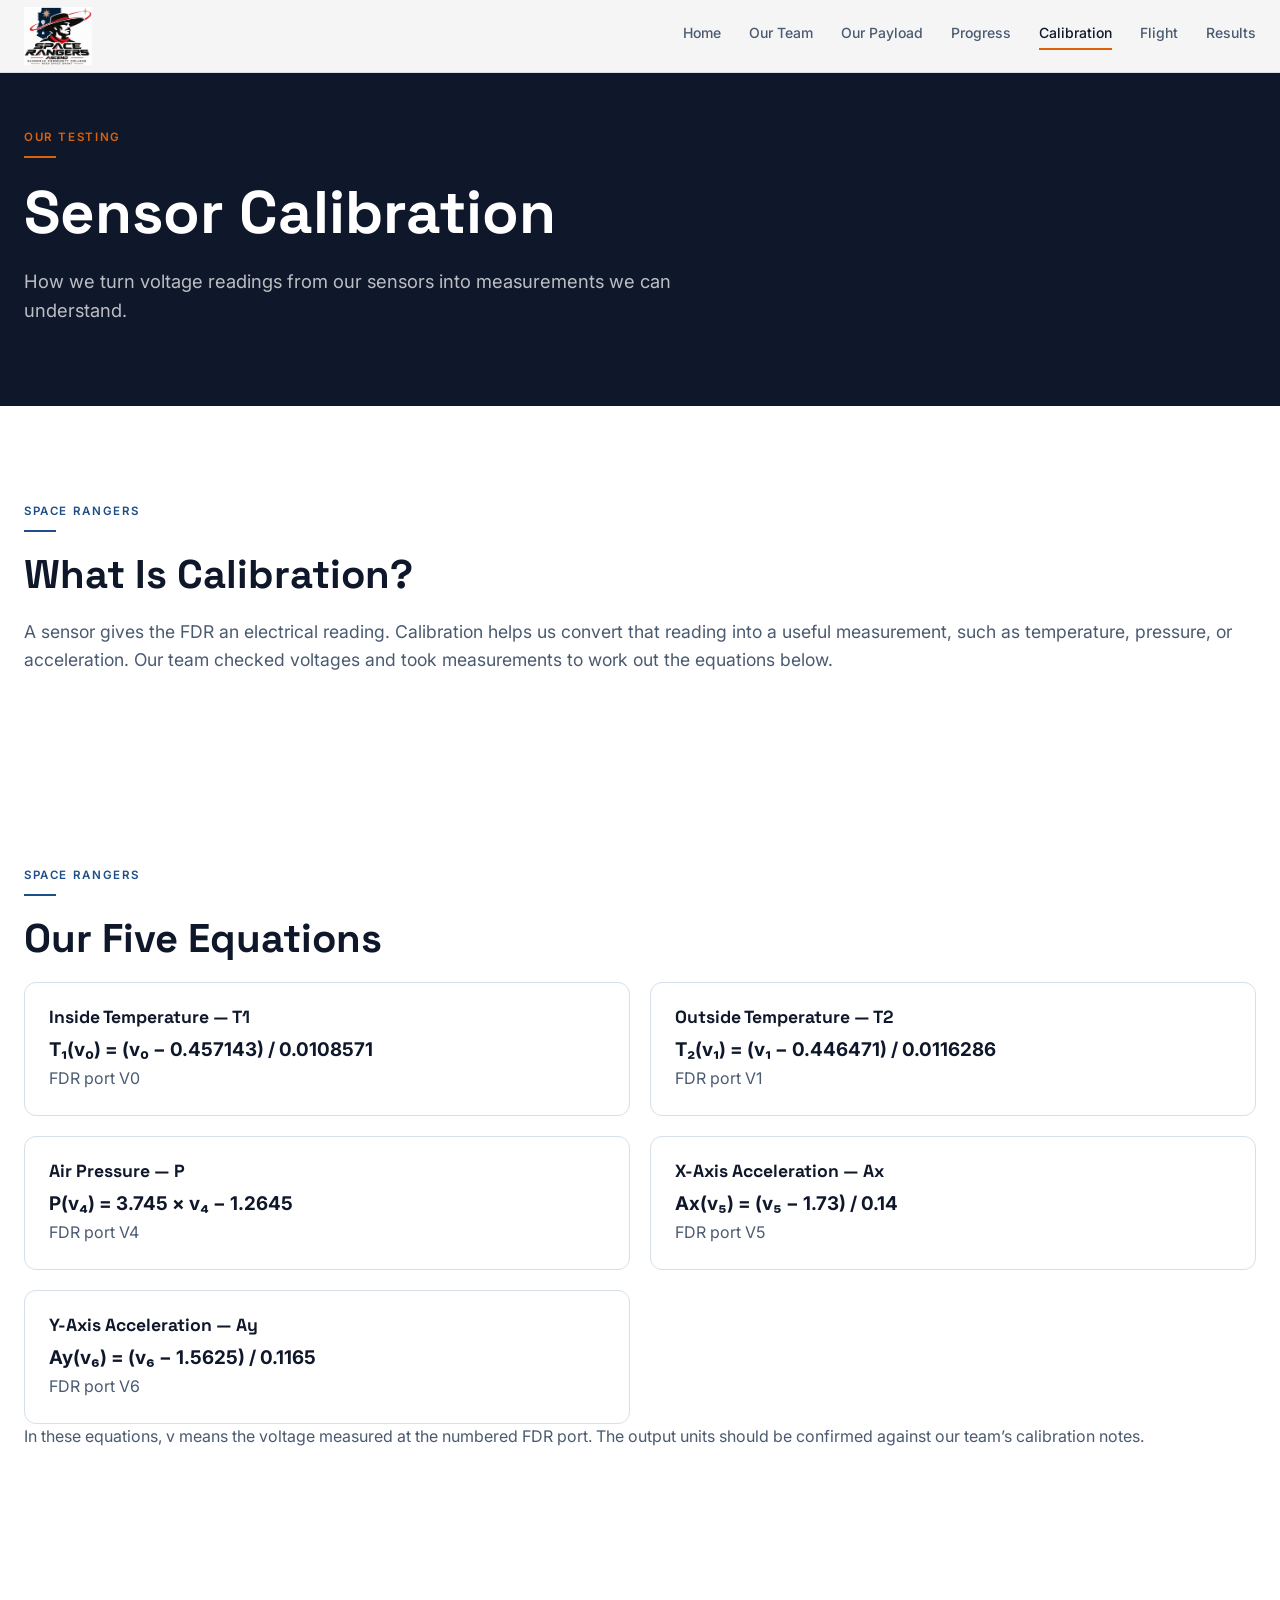
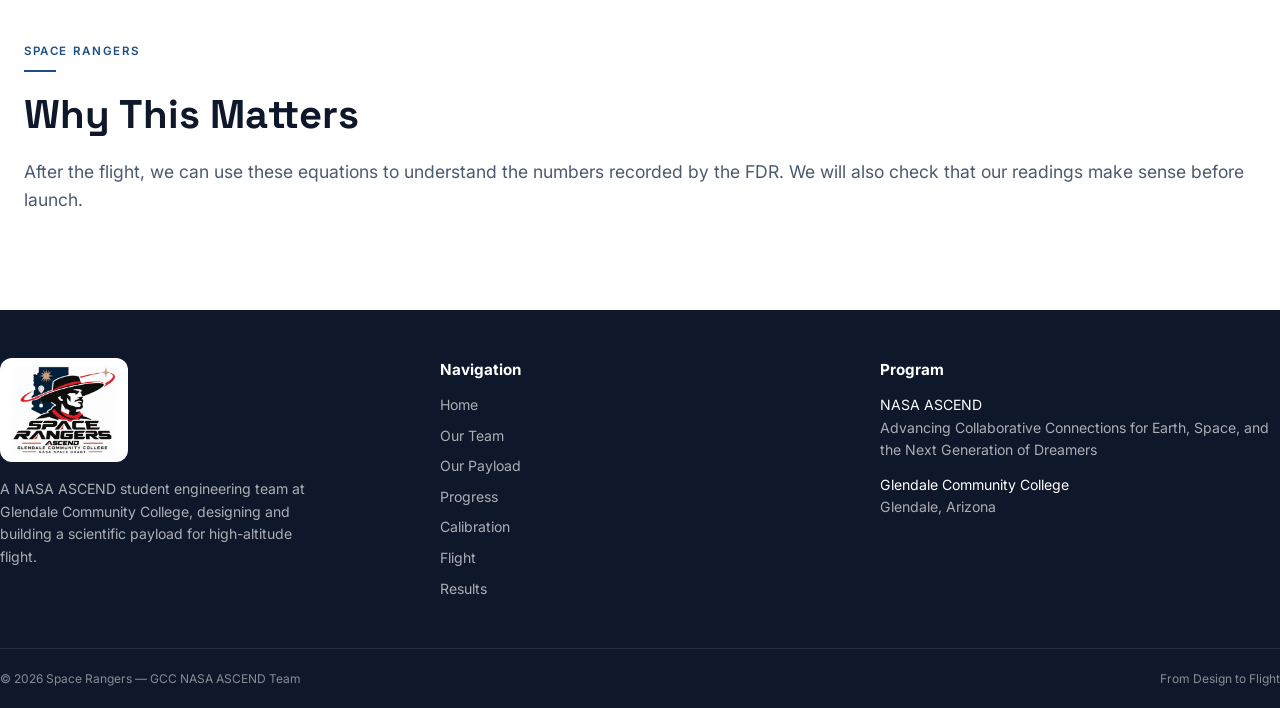
==== calibration.html @ 0db51fa0 "Add files via upload and replace old index.html" ====
<!DOCTYPE html>
<html lang="en">
<head>
  <meta charset="utf-8">
  <meta name="viewport" content="width=device-width, initial-scale=1">
  <title>Sensor Calibration — Space Rangers NASA ASCEND GCC</title>
  <meta name="description" content="Space Rangers is a NASA ASCEND student engineering team at Glendale Community College designing and building a scientific payload for high-altitude balloon flight.">
  <meta property="og:title" content="Sensor Calibration — Space Rangers NASA ASCEND GCC">
  <meta property="og:description" content="From design to flight — follow our team's engineering journey through the NASA ASCEND program.">
  <meta property="og:type" content="website">
  <meta name="twitter:card" content="summary_large_image">
  <link rel="icon" href="assets/images/logo.png">
  <link rel="preconnect" href="https://fonts.googleapis.com">
  <link rel="preconnect" href="https://fonts.gstatic.com" crossorigin>
  <link rel="stylesheet" href="https://fonts.googleapis.com/css2?family=Inter:wght@400;500;600;700&family=Space+Grotesk:wght@500;600;700&display=swap">
  <link rel="stylesheet" href="css/styles.css">
</head>
<body data-page="calibration">
  <!-- Header and footer are shared by every page. Edit them in js/main.js -->
  <div id="site-header"></div>

  <main class="page" id="p-calibration">
    <section class="hero">
      <div class="wrap">
        <p class="eyebrow acc">Our Testing</p>
        <div class="bar acc-bg"></div>
        <h1>Sensor Calibration</h1>
        <p class="lead">How we turn voltage readings from our sensors into measurements we can understand.</p>
      </div>
    </section>
    <section class="sec">
      <div class="wrap">
        <p class="eyebrow">Space Rangers</p>
        <div class="bar"></div>
        <h2>What Is Calibration?</h2>
        <p class="muted lg">A sensor gives the FDR an electrical reading. Calibration helps us convert that reading into a useful measurement, such as temperature, pressure, or acceleration. Our team checked voltages and took measurements to work out the equations below.</p>
      </div>
    </section>
    <section class="sec">
      <div class="wrap">
        <p class="eyebrow">Space Rangers</p>
        <div class="bar"></div>
        <h2>Our Five Equations</h2>
        <div class="grid2">
          <div class="card" style="padding:24px">
            <h3>Inside Temperature — T1</h3>
            <p class="eq">T₁(v₀) = (v₀ − 0.457143) / 0.0108571</p>
            <p class="muted">FDR port V0</p>
          </div>
          <div class="card" style="padding:24px">
            <h3>Outside Temperature — T2</h3>
            <p class="eq">T₂(v₁) = (v₁ − 0.446471) / 0.0116286</p>
            <p class="muted">FDR port V1</p>
          </div>
          <div class="card" style="padding:24px">
            <h3>Air Pressure — P</h3>
            <p class="eq">P(v₄) = 3.745 × v₄ − 1.2645</p>
            <p class="muted">FDR port V4</p>
          </div>
          <div class="card" style="padding:24px">
            <h3>X-Axis Acceleration — Ax</h3>
            <p class="eq">Ax(v₅) = (v₅ − 1.73) / 0.14</p>
            <p class="muted">FDR port V5</p>
          </div>
          <div class="card" style="padding:24px">
            <h3>Y-Axis Acceleration — Ay</h3>
            <p class="eq">Ay(v₆) = (v₆ − 1.5625) / 0.1165</p>
            <p class="muted">FDR port V6</p>
          </div>
        </div>
        <p class="muted">In these equations, v means the voltage measured at the numbered FDR port. The output units should be confirmed against our team’s calibration notes.</p>
      </div>
    </section>
    <section class="sec">
      <div class="wrap">
        <p class="eyebrow">Space Rangers</p>
        <div class="bar"></div>
        <h2>Why This Matters</h2>
        <p class="muted lg">After the flight, we can use these equations to understand the numbers recorded by the FDR. We will also check that our readings make sense before launch.</p>
      </div>
    </section>
  </main>

  <div id="site-footer"></div>
  <script src="js/main.js"></script>
</body>
</html>
---- css/styles.css ----
/* ==========================================================
   Space Rangers - NASA ASCEND GCC
   Site-wide styles. Colors and fonts are defined once in :root
   at the top; change them there and every page updates.
   ========================================================== */

:root {
  --bg:#fff;
  --fg:#0f172a;
  --pri:#1d4e89;
  --sec:#f1f5f9;
  --mut:#e8edf3;
  --mf:#4a5a70;
  --acc:#d9620b;
  --bd:#d7dfe9;
  --navy:#0f172a;
  --nb:#243047;
  --h:'Space Grotesk','Inter',system-ui,sans-serif;
}
* {
  box-sizing:border-box;
  margin:0;
}
html {
  scroll-behavior:smooth;
}
body {
  font-family:Inter,system-ui,sans-serif;
  color:var(--fg);
  background:var(--bg);
  line-height:1.6;
  -webkit-font-smoothing:antialiased;
}
a {
  color:inherit;
  text-decoration:none;
}
h1,h2,h3 {
  font-family:var(--h);
  line-height:1.15;
}
:focus-visible {
  outline:2px solid var(--acc);
  outline-offset:2px;
}
.wrap {
  max-width:80rem;
  margin:0 auto;
  padding:0 1.5rem;
}
.narrow {
  max-width:48rem;
}
.narrow2 {
  max-width:56rem;
}
.center {
  text-align:center;
}
.mx {
  margin-left:auto;
  margin-right:auto;
}
header {
  position:fixed;
  inset:0 0 auto 0;
  z-index:50;
  background:rgba(255,255,255,.96);
  backdrop-filter:blur(8px);
  border-bottom:1px solid var(--bd);
}
header .wrap {
  height:4.5rem;
  display:flex;
  align-items:center;
  justify-content:space-between;
}
.brand {
  color:#fff;
  display:flex;
  align-items:center;
}
.brand img.logo {
  height:3.6rem;
  width:auto;
  display:block;
}
nav.top {
  display:none;
  gap:1.75rem;
}
nav.top a {
  color:var(--mf);
  font-size:.875rem;
  font-weight:500;
  padding-bottom:.2rem;
  border-bottom:2px solid transparent;
}
nav.top a:hover {
  color:var(--fg);
}
nav.top a.on {
  color:var(--fg);
  border-bottom-color:var(--acc);
}
#burger {
  background:none;
  border:0;
  color:var(--fg);
  font-size:1.6rem;
  cursor:pointer;
  padding:.25rem .5rem;
}
#mnav {
  display:none;
  flex-direction:column;
  gap:.75rem;
  padding:0 1.5rem 1rem;
}
#mnav.open {
  display:flex;
}
#mnav a {
  color:var(--mf);
  font-size:.9rem;
}
#mnav a.on {
  color:var(--fg);
  font-weight:600;
}
@media(min-width:1024px) {
  nav.top {
    display:flex;
  }
  #burger,#mnav {
    display:none!important;
  }
}
.hero {
  position:relative;
  overflow:hidden;
  background:var(--navy);
  padding:8rem 0 5rem;
  color:#fff;
}
.hero.full {
  min-height:100vh;
  display:flex;
  align-items:center;
  justify-content:center;
  padding:6rem 0;
}
.hero-bg {
  position:absolute;
  inset:0;
  width:100%;
  height:100%;
  object-fit:cover;
  opacity:.2;
}
.hero-bg.strong {
  opacity:1;
}
.hero.full::after {
  content:"";
  position:absolute;
  inset:0;
  background:linear-gradient(rgba(15,23,42,.75),rgba(15,23,42,.85) 60%,rgba(15,23,42,.95));
}
.hero .wrap {
  position:relative;
  z-index:2;
}
.hero.full .wrap {
  max-width:64rem;
}
h1 {
  font-size:clamp(2.25rem,6vw,3.75rem);
  font-weight:700;
  margin-bottom:1.25rem;
}
h1.xl {
  font-size:clamp(3rem,9vw,6rem);
  letter-spacing:-.02em;
  line-height:1;
}
.lead {
  color:rgba(255,255,255,.72);
  font-size:1.15rem;
  max-width:42rem;
}
.lead.mx {
  margin-bottom:2.25rem;
}
.lead.sm {
  font-size:.9rem;
  color:rgba(255,255,255,.5);
}
.pill {
  display:inline-block;
  padding:.25rem .85rem;
  border:1px solid rgba(255,255,255,.25);
  border-radius:99px;
  font-size:.75rem;
  font-weight:600;
  letter-spacing:.12em;
  text-transform:uppercase;
  color:rgba(255,255,255,.85);
  margin-bottom:1.5rem;
}
.btn {
  display:inline-block;
  padding:.85rem 1.75rem;
  border-radius:6px;
  font-weight:600;
  font-size:.9rem;
  margin:.25rem .4rem;
  transition:.2s;
}
.btn.primary {
  background:var(--pri);
  color:#fff;
}
.btn.primary:hover {
  background:#17406f;
}
.btn.ghost {
  border:1px solid rgba(255,255,255,.3);
  color:#fff;
}
.btn.ghost:hover {
  background:rgba(255,255,255,.1);
}
.btn.light {
  background:#fff;
  color:var(--pri);
}
.sec {
  padding:6rem 0;
}
.sec.alt {
  background:var(--sec);
}
.sec.alt2 {
  background:var(--sec);
}
.sec.tight {
  padding:2rem 0;
}
.sec.navy {
  background:var(--navy);
  color:#fff;
}
.sec.cta {
  background:var(--pri);
  color:#fff;
}
.eyebrow {
  font-size:.72rem;
  font-weight:600;
  letter-spacing:.14em;
  text-transform:uppercase;
  color:var(--pri);
  margin-bottom:.6rem;
}
.acc {
  color:var(--acc);
}
.pri {
  color:var(--pri);
}
.bar {
  width:2rem;
  height:2px;
  background:var(--pri);
  margin:0 0 1.25rem;
}
.bar.acc-bg {
  background:var(--acc);
}
.bar.mx {
  margin:0 auto 1.5rem;
  width:3rem;
}
h2 {
  font-size:clamp(1.75rem,4vw,2.5rem);
  font-weight:700;
  margin-bottom:1.25rem;
}
h2.md {
  font-size:clamp(1.5rem,3vw,2rem);
}
h2.white,.white {
  color:#fff;
}
h2.big2 {
  font-size:clamp(2rem,5vw,3rem);
}
h3 {
  font-size:1.1rem;
  font-weight:700;
  margin-bottom:.5rem;
}
h3.lg {
  font-size:1.3rem;
}
.muted {
  color:var(--mf);
}
.sec.navy .muted {
  color:rgba(255,255,255,.6);
}
.sm {
  font-size:.85rem;
}
.lg {
  font-size:1.1rem;
}
.italic {
  font-style:italic;
}
.big3 {
  font-size:clamp(1.2rem,3vw,1.6rem);
  font-family:var(--h);
  font-weight:700;
}
.grow {
  flex:1;
}
.two {
  display:grid;
  gap:3rem;
  grid-template-columns:1fr;
}
@media(min-width:1024px) {
  .two {
    grid-template-columns:1fr 1fr;
    gap:5rem;
  }
  .two.mid {
    align-items:center;
  }
  .two.top {
    align-items:start;
  }
  .alt-row.flip>:first-child {
    order:2;
  }
}
.grid2,.grid3,.grid5 {
  display:grid;
  gap:1.25rem;
  grid-template-columns:1fr;
}
@media(min-width:768px) {
  .grid2 {
    grid-template-columns:1fr 1fr;
  }
  .grid3 {
    grid-template-columns:1fr 1fr;
  }
}
@media(min-width:1024px) {
  .grid3 {
    grid-template-columns:repeat(3,1fr);
  }
}
.grid5 {
  grid-template-columns:repeat(2,1fr);
}
@media(min-width:640px) {
  .grid5 {
    grid-template-columns:repeat(3,1fr);
  }
}
@media(min-width:1024px) {
  .grid5 {
    grid-template-columns:repeat(5,1fr);
  }
}
.grid2.tight {
  gap:.75rem;
  margin:1.25rem 0;
}
.stack {
  display:flex;
  flex-direction:column;
  gap:4rem;
}
.card {
  background:#fff;
  border:1px solid var(--bd);
  border-radius:12px;
  padding:1.5rem;
  position:relative;
  overflow:hidden;
}
.card.nopad {
  padding:0;
}
.card .pad {
  padding:1.25rem;
}
.sec.alt .card {
  background:#fff;
}
.card.dark {
  background:rgba(15,23,42,.6);
  border-color:var(--nb);
  color:rgba(255,255,255,.75);
  font-size:.9rem;
}
.card.phase {
  transition:transform .25s;
}
.card.phase:hover {
  transform:translateY(-4px);
}
.card.phase.active {
  background:var(--pri);
  border-color:var(--pri);
  color:#fff;
}
.card.phase.active p {
  color:rgba(255,255,255,.8);
}
.card.phase p {
  font-size:.875rem;
  color:var(--mf);
}
.card.phase .big {
  position:absolute;
  right:-.5rem;
  bottom:-1.25rem;
  font:700 6rem var(--h);
  color:rgba(29,78,137,.06);
  line-height:1;
}
.card.phase.active .big {
  color:rgba(255,255,255,.1);
}
.card.act {
  border-color:rgba(217,98,11,.45);
  background:rgba(217,98,11,.04);
}
.badge {
  display:inline-block;
  font-size:.72rem;
  font-weight:600;
  padding:.15rem .6rem;
  border-radius:99px;
  margin-bottom:.9rem;
}
.badge.complete {
  background:rgba(29,78,137,.1);
  color:var(--pri);
}
.badge.active {
  background:rgba(217,98,11,.12);
  color:var(--acc);
}
.badge.upcoming {
  background:var(--mut);
  color:var(--mf);
}
.card.phase.active .badge {
  background:rgba(255,255,255,.2);
  color:#fff;
}
.stats {
  display:grid;
  gap:1rem;
}
.stat {
  display:flex;
  flex-direction:column;
  border:1px solid var(--bd);
  border-left:4px solid var(--pri);
  background:var(--sec);
  border-radius:8px;
  padding:1.1rem 1.4rem;
}
.stat b {
  font:700 1.9rem var(--h);
  color:var(--pri);
}
.stat span {
  font-size:.85rem;
  color:var(--mf);
  font-weight:500;
}
.stat.c {
  border-left:1px solid var(--bd);
  text-align:center;
  border-radius:12px;
}
.stat.c b {
  font-size:1.5rem;
}
.strip {
  display:grid;
  gap:1.5rem;
  position:relative;
  margin-bottom:2.5rem;
}
@media(min-width:768px) {
  .strip {
    grid-template-columns:repeat(8,1fr);
  }
  .strip::before {
    content:"";
    position:absolute;
    top:1.25rem;
    left:0;
    right:0;
    height:2px;
    background:var(--bd);
  }
}
.ms {
  display:flex;
  flex-direction:column;
  align-items:center;
  text-align:center;
  position:relative;
}
.ms b {
  font-size:.9rem;
}
.ms .now {
  font-style:normal;
  font-size:.68rem;
  font-weight:700;
  letter-spacing:.08em;
  text-transform:uppercase;
  color:var(--acc);
  margin-top:.15rem;
}
.ms span {
  font-size:.78rem;
  color:var(--mf);
}
.dot {
  display:inline-block;
  width:2.5rem;
  height:2.5rem;
  border-radius:50%;
  border:2px solid var(--bd);
  background:#fff;
  margin-bottom:.7rem;
  position:relative;
  z-index:2;
}
.dot.complete {
  background:var(--pri);
  border-color:var(--pri);
}
.dot.active {
  background:var(--acc);
  border-color:var(--acc);
}
.dot.complete::after {
  content:"✓";
  color:#fff;
  position:absolute;
  inset:0;
  display:flex;
  align-items:center;
  justify-content:center;
  font-size:.95rem;
}
.dot.active::after {
  content:"";
  position:absolute;
  width:.65rem;
  height:.65rem;
  background:#fff;
  border-radius:50%;
  top:50%;
  left:50%;
  transform:translate(-50%,-50%);
}
.dot.sm {
  width:.55rem;
  height:.55rem;
  border-width:0;
  margin:0 .4rem 0 0;
  vertical-align:middle;
  background:var(--bd);
}
.dot.sm.active {
  background:var(--acc);
}
.dot.sm.complete {
  background:var(--pri);
}
.dot.sm::after {
  display:none;
}
.link {
  color:var(--pri);
  font-weight:600;
  font-size:.9rem;
}
.link:hover {
  opacity:.8;
}
.member {
  text-align:center;
  padding:0;
}
.member b {
  display:block;
  font-size:.9rem;
  padding:1rem 1rem 0;
}
.member span {
  display:block;
  font-size:.75rem;
  color:var(--mf);
  padding:.25rem 1rem 1rem;
}
.ph-av {
  width:100%;
  aspect-ratio:1;
  background:var(--mut);
  display:flex;
  align-items:center;
  justify-content:center;
  overflow:hidden;
}
.ph-av img {
  width:100%;
  height:100%;
  object-fit:cover;
  object-position:top;
}
.member-full {
  display:flex;
  flex-direction:column;
}
.ph-av.lg {
  width:5rem;
  height:5rem;
  border-radius:50%;
  border:2px solid var(--bd);
  margin-bottom:1.25rem;
  flex:none;
}
.meta {
  border-top:1px solid var(--bd);
  margin-top:1rem;
  padding-top:1rem;
  font-size:.78rem;
  color:var(--mf);
}
.meta b {
  color:var(--fg);
}
.tag {
  display:inline-block;
  font-size:.72rem;
  font-weight:600;
  padding:.15rem .6rem;
  border-radius:99px;
  background:rgba(29,78,137,.1);
  color:var(--pri);
  margin-bottom:.75rem;
}
.callout {
  margin-top:1.5rem;
  padding:1.25rem;
  border-radius:12px;
  background:var(--sec);
  border:1px solid var(--bd);
}
.callout.acc-l {
  border-left:4px solid var(--acc);
}
.rows {
  display:flex;
  flex-direction:column;
  gap:.75rem;
}
.row {
  display:flex;
  gap:.6rem;
  align-items:flex-start;
  padding:1rem;
  background:#fff;
  border:1px solid var(--bd);
  border-radius:8px;
  font-size:.9rem;
}
.row .dot {
  margin-top:.5rem;
  flex:none;
}
.ph {
  border:2px dashed var(--bd);
  background:var(--sec);
  border-radius:12px;
  color:var(--mf);
  font-size:.85rem;
  text-align:center;
  padding:3.5rem 1.5rem;
  min-height:12rem;
  display:flex;
  align-items:center;
  justify-content:center;
}
.card .ph {
  border:0;
  border-bottom:1px solid var(--bd);
  border-radius:0;
  min-height:0;
  padding:2.5rem 1rem;
}
.ph.sm {
  min-height:0;
  padding:1.5rem;
  margin-top:1.25rem;
  font-size:.85rem;
}
.timeline .entry {
  display:flex;
  gap:2rem;
  margin-bottom:2rem;
  position:relative;
}
.timeline .entry>.dot.big {
  display:none;
}
@media(min-width:768px) {
  .timeline::before {
    content:"";
    position:absolute;
    left:calc(2.75rem - 1px);
    top:1.5rem;
    bottom:1.5rem;
    width:2px;
    background:var(--bd);
  }
  .timeline {
    position:relative;
  }
  .timeline .entry>.dot.big {
    display:inline-block;
    flex:none;
    margin-top:.25rem;
  }
}
.timeline .card {
  flex:1;
}
.meta-row {
  display:flex;
  flex-wrap:wrap;
  gap:.75rem;
  align-items:center;
  margin-bottom:.5rem;
}
.meta-row .badge {
  margin:0;
}
.box {
  background:var(--sec);
  border:1px solid var(--bd);
  border-radius:8px;
  padding:.85rem;
}
.box b {
  font-size:.78rem;
  display:block;
  margin-bottom:.25rem;
}
.box p {
  font-size:.85rem;
  color:var(--mf);
}
.photos {
  display:grid;
  grid-template-columns:repeat(2,1fr);
  gap:.5rem;
  margin-top:.5rem;
}
@media(min-width:768px) {
  .photos {
    grid-template-columns:repeat(3,1fr);
  }
}
.photos img {
  width:100%;
  height:10rem;
  object-fit:cover;
  border-radius:8px;
}
.numrow {
  display:flex;
  align-items:center;
  gap:.75rem;
  margin-bottom:1rem;
}
.num {
  display:inline-flex;
  align-items:center;
  justify-content:center;
  width:2rem;
  height:2rem;
  border-radius:8px;
  background:var(--pri);
  color:#fff;
  font:700 .75rem var(--h);
  margin-bottom:1rem;
}
.numrow .num {
  margin:0;
}
.numrow .eyebrow {
  margin:0;
}
.banner {
  margin-top:4rem;
  background:var(--navy);
  border-radius:12px;
  padding:1.5rem;
  display:flex;
  flex-wrap:wrap;
  gap:1rem;
  align-items:center;
  justify-content:space-between;
}
.banner .date {
  color:#fff;
  font:700 1.6rem var(--h);
}
.banner .eyebrow {
  margin-bottom:.2rem;
}
.acc-pill {
  background:rgba(217,98,11,.2);
  border-color:rgba(217,98,11,.4);
  color:#f4a15c;
  margin:0;
}
.pstrip {
  display:none;
  align-items:center;
  margin-bottom:3rem;
  overflow-x:auto;
}
@media(min-width:768px) {
  .pstrip {
    display:flex;
  }
}
.pitem {
  display:flex;
  flex-direction:column;
  align-items:center;
  gap:.5rem;
  padding:0 1rem;
  font-size:.75rem;
  font-weight:600;
  white-space:nowrap;
}
.pitem .dot {
  margin:0;
}
.line {
  width:2rem;
  height:2px;
  background:var(--bd);
  flex:none;
}
.row-card {
  display:flex;
  gap:1rem;
  align-items:center;
}
.row-card .dot {
  flex:none;
  margin:0;
}
.quote {
  margin-top:4rem;
}
footer {
  background:var(--navy);
  color:rgba(255,255,255,.65);
  font-size:.88rem;
}
footer .cols {
  display:grid;
  gap:2.5rem;
  padding:3rem 0;
  grid-template-columns:1fr;
}
@media(min-width:768px) {
  footer .cols {
    grid-template-columns:repeat(3,1fr);
  }
}
footer h4 {
  color:#fff;
  font-size:.95rem;
  margin-bottom:.75rem;
}
footer ul {
  list-style:none;
  padding:0;
  display:flex;
  flex-direction:column;
  gap:.5rem;
}
footer a:hover {
  color:#fff;
}
footer p.w {
  color:#fff;
}
footer .brand img.logo {
  height:6.5rem;
  background:#fff;
  border-radius:12px;
  padding:.5rem .75rem;
}
footer .legal {
  border-top:1px solid var(--nb);
  padding:1.25rem 0;
  font-size:.75rem;
  color:rgba(255,255,255,.5);
  display:flex;
  flex-wrap:wrap;
  justify-content:space-between;
  gap:.25rem;
}
@media(prefers-reduced-motion:reduce) {
  * {
    transition:none!important;
    scroll-behavior:auto!important;
  }
}
.eq {
  font-size:1.18rem;
  font-weight:700;
  overflow-wrap:anywhere;
  line-height:1.6;
}
.page .entry {
  margin-bottom:20px;
}
.page .card h3 {
  margin-top:0;
}

/* Captioned images (used on the payload page) */
.figure {
  margin:2rem 0 0;
}
.figure img {
  display:block;
  width:100%;
  max-width:48rem;
  height:auto;
  border-radius:12px;
  border:1px solid var(--bd);
}
.figure figcaption {
  margin-top:.6rem;
  font-size:.85rem;
  color:var(--mf);
}

/* Four-column grid (used for the hardware overview on the payload page) */
.grid4 {
  display:grid;
  gap:1.25rem;
  grid-template-columns:repeat(2,1fr);
}
@media(min-width:1024px) {
  .grid4 {
    grid-template-columns:repeat(4,1fr);
  }
}
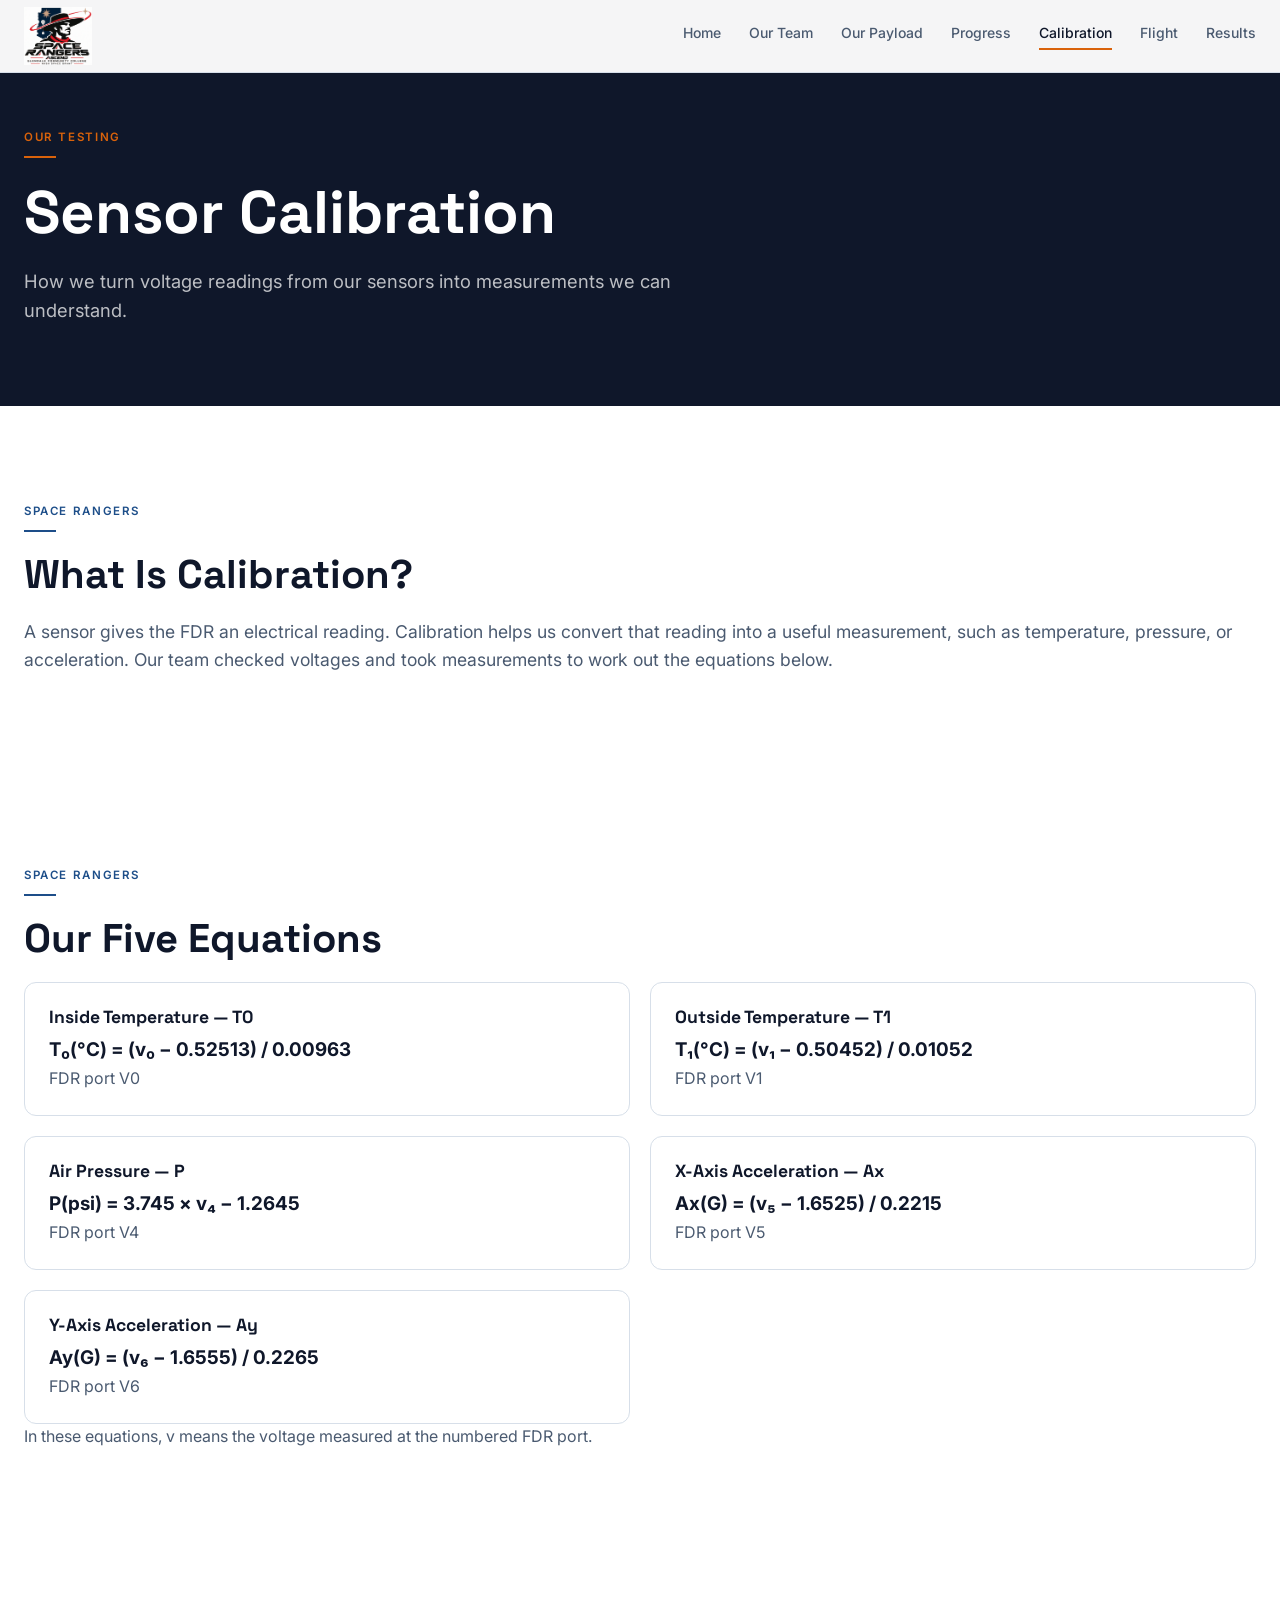
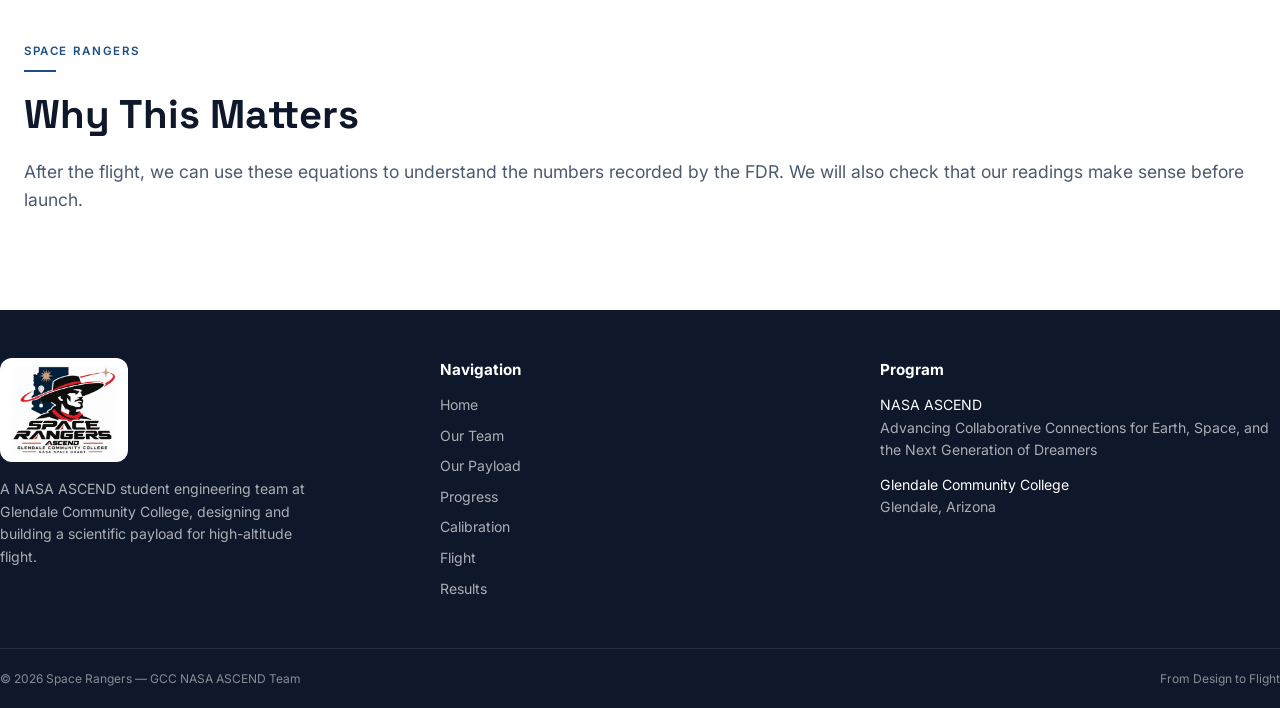
==== commit 7364d8a5: "Add files via upload" ====
--- a/calibration.html
+++ b/calibration.html
@@ -43,32 +43,32 @@
         <h2>Our Five Equations</h2>
         <div class="grid2">
           <div class="card" style="padding:24px">
-            <h3>Inside Temperature — T1</h3>
-            <p class="eq">T₁(v₀) = (v₀ − 0.457143) / 0.0108571</p>
+            <h3>Inside Temperature — T0</h3>
+            <p class="eq">T₀(°C) = (v₀ − 0.52513) / 0.00963</p>
             <p class="muted">FDR port V0</p>
           </div>
           <div class="card" style="padding:24px">
-            <h3>Outside Temperature — T2</h3>
-            <p class="eq">T₂(v₁) = (v₁ − 0.446471) / 0.0116286</p>
+            <h3>Outside Temperature — T1</h3>
+            <p class="eq">T₁(°C) = (v₁ − 0.50452) / 0.01052</p>
             <p class="muted">FDR port V1</p>
           </div>
           <div class="card" style="padding:24px">
             <h3>Air Pressure — P</h3>
-            <p class="eq">P(v₄) = 3.745 × v₄ − 1.2645</p>
+            <p class="eq">P(psi) = 3.745 × v₄ − 1.2645</p>
             <p class="muted">FDR port V4</p>
           </div>
           <div class="card" style="padding:24px">
             <h3>X-Axis Acceleration — Ax</h3>
-            <p class="eq">Ax(v₅) = (v₅ − 1.73) / 0.14</p>
+            <p class="eq">Ax(G) = (v₅ − 1.6525) / 0.2215</p>
             <p class="muted">FDR port V5</p>
           </div>
           <div class="card" style="padding:24px">
             <h3>Y-Axis Acceleration — Ay</h3>
-            <p class="eq">Ay(v₆) = (v₆ − 1.5625) / 0.1165</p>
+            <p class="eq">Ay(G) = (v₆ − 1.6555) / 0.2265</p>
             <p class="muted">FDR port V6</p>
           </div>
         </div>
-        <p class="muted">In these equations, v means the voltage measured at the numbered FDR port. The output units should be confirmed against our team’s calibration notes.</p>
+        <p class="muted">In these equations, v means the voltage measured at the numbered FDR port.</p>
       </div>
     </section>
     <section class="sec">
--- a/css/styles.css
+++ b/css/styles.css
@@ -982,4 +982,58 @@
   .grid4 {
     grid-template-columns:repeat(4,1fr);
   }
+}
+
+/* Hardware section: components on the left, circuit board photo on the right (payload page) */
+.hw-split {
+  display:grid;
+  gap:2rem;
+  grid-template-columns:1fr;
+  margin-top:2rem;
+  align-items:start;
+}
+.hw-parts {
+  display:grid;
+  gap:1rem;
+  grid-template-columns:repeat(2,1fr);
+}
+.hw-split .figure {
+  margin:0;
+}
+.hw-split .figure img {
+  max-width:100%;
+}
+@media(min-width:1024px) {
+  .hw-split {
+    grid-template-columns:3fr 2fr;
+    gap:2.5rem;
+  }
+}
+
+/* System block diagrams: up to three side by side, each with a title (payload page) */
+.diagrams {
+  display:grid;
+  gap:1.5rem;
+  grid-template-columns:1fr;
+  margin-top:2rem;
+}
+@media(min-width:900px) {
+  .diagrams {
+    grid-template-columns:repeat(3,1fr);
+  }
+}
+.diagram {
+  margin:0;
+}
+.diagram h3 {
+  font-size:1.05rem;
+  margin-bottom:.75rem;
+}
+.diagram img {
+  display:block;
+  width:100%;
+  height:auto;
+  background:#fff;
+  border:1px solid var(--bd);
+  border-radius:12px;
 }
